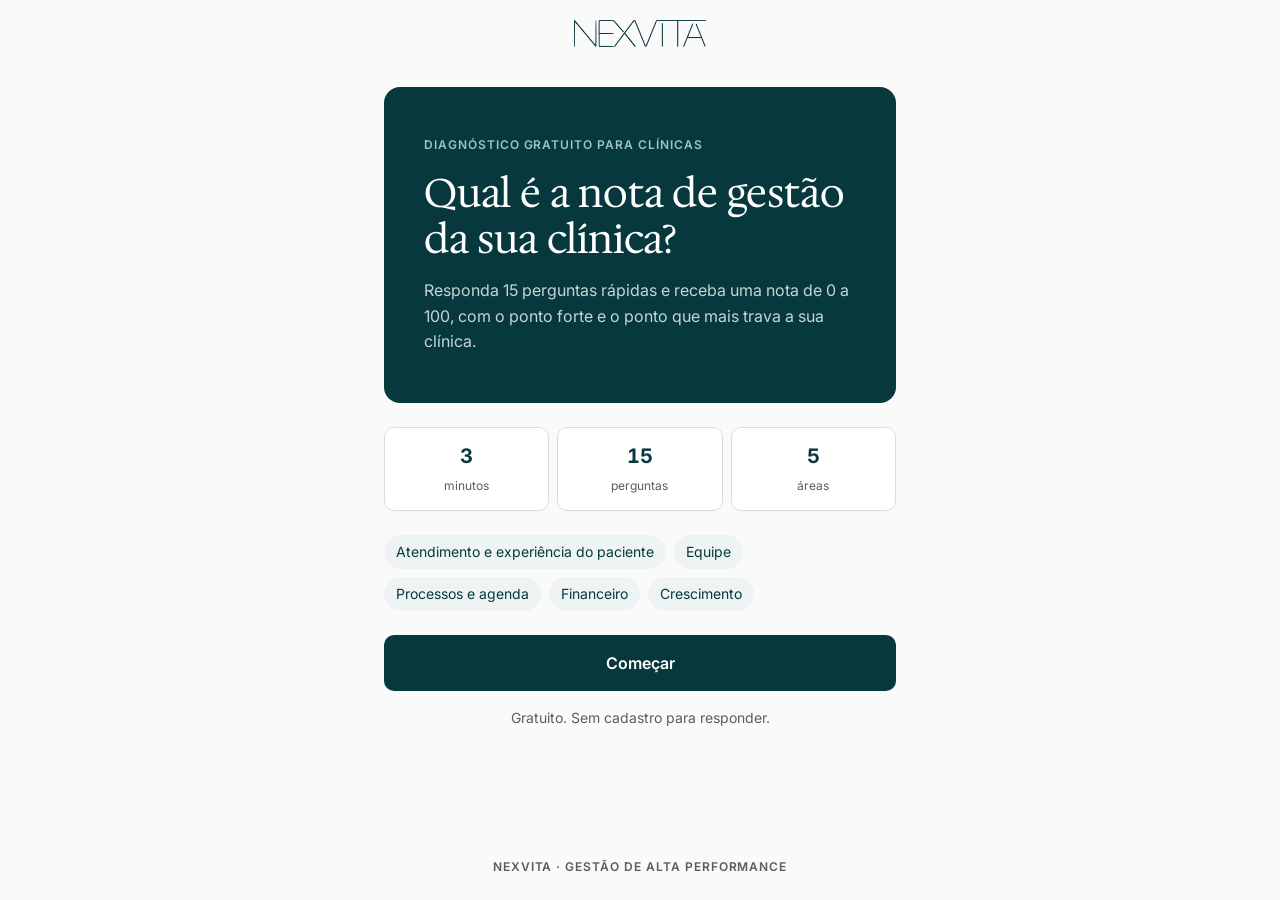
==== index.html @ 354559a2 "Diagnóstico de Gestão NexVita v1" ====
<!doctype html>
<html lang="pt-BR">
<head>
<meta charset="utf-8">
<meta name="viewport" content="width=device-width,initial-scale=1,viewport-fit=cover">
<title>Diagnóstico de Gestão NexVita</title>
<meta name="description" content="Descubra em 3 minutos a nota de gestão da sua clínica.">
<meta name="theme-color" content="#07383D">
<link rel="canonical" href="https://diagnostico.nexvita.com/">
<meta property="og:type" content="website">
<meta property="og:locale" content="pt_BR">
<meta property="og:site_name" content="NexVita">
<meta property="og:title" content="Diagnóstico de Gestão NexVita">
<meta property="og:description" content="Descubra em 3 minutos a nota de gestão da sua clínica.">
<meta property="og:url" content="https://diagnostico.nexvita.com/">
<meta property="og:image" content="https://diagnostico.nexvita.com/og.png">
<meta property="og:image:width" content="1200">
<meta property="og:image:height" content="630">
<meta name="twitter:card" content="summary_large_image">
<link rel="icon" type="image/svg+xml" href="assets/xv.svg">
<link rel="icon" type="image/png" href="assets/icone-512.png">
<link rel="stylesheet" href="tokens.css">
<link rel="stylesheet" href="styles.css">
</head>
<body>
<header class="top"><img src="assets/nexvita-petroleo.png" alt="NexVita" class="logo"></header>
<main id="app" class="wrap" tabindex="-1"></main>
<footer class="foot">NexVita · Gestão de Alta Performance</footer>
<script src="config.js"></script>
<script src="app.js"></script>
</body>
</html>
---- tokens.css ----
/* NexVita — tokens de design v1.0 (fonte da verdade: nexvita-identidade-visual.md) */
@import url("https://fonts.googleapis.com/css2?family=Hedvig+Letters+Serif:opsz@12..24&family=Inter:wght@400;500;600;700&display=swap");
:root {
  /* Paleta base */
  --nv-petroleo: #07383D;
  --nv-petroleo-profundo: #04292D;
  --nv-petroleo-medio: #165559;
  --nv-aqua: #9FC3C4;
  --nv-aqua-claro: #C4D6D7;
  --nv-nevoa: #EEF3F3;
  --nv-papel: #FAFAFA;
  --nv-branco: #FFFFFF;
  --nv-tinta: #141414;
  --nv-cinza: #5C5C5C;
  --nv-linha: #DBDBDB;
  --nv-sucesso: #1F7A4D;
  --nv-sucesso-bg: #E4F3EA;
  --nv-alerta: #8A5A00;
  --nv-alerta-bg: #FBF0D9;
  --nv-erro: #B42318;
  --nv-erro-bg: #FDE8E6;
  --nv-info: #165559;
  --nv-info-bg: #E3EEEF;
  --font-sans: "Inter", system-ui, -apple-system, "Segoe UI", Roboto, sans-serif;
  --font-serif: "Hedvig Letters Serif", Georgia, "Times New Roman", serif;
  --font-num: "Inter", system-ui, sans-serif; /* números: font-variant-numeric: tabular-nums lining-nums */
  --fs-12: 12px; --fs-14: 14px; --fs-16: 16px; --fs-18: 18px; --fs-20: 20px; --fs-24: 24px; --fs-32: 32px; --fs-40: 40px; --fs-56: 56px;
  --space-1: 4px; --space-2: 8px; --space-3: 12px; --space-4: 16px; --space-5: 20px; --space-6: 24px; --space-8: 32px; --space-10: 40px; --space-12: 48px; --space-16: 64px; --space-20: 80px;
  --radius-sm: 6px; --radius-md: 10px; --radius-lg: 16px; --radius-pill: 999px;
  --shadow-1: 0 1px 2px rgba(7,56,61,.06), 0 1px 3px rgba(7,56,61,.08);
  --shadow-2: 0 4px 12px rgba(7,56,61,.08), 0 2px 4px rgba(7,56,61,.06);
  --shadow-3: 0 16px 40px rgba(7,56,61,.14);
  --container-max: 1280px; --container-form: 760px; --sidebar-w: 248px;
  --dur-fast: 120ms; --dur: 200ms; --ease: cubic-bezier(.2,.0,.0,1);
  /* Semânticos — tema CLARO (padrão) */
  --c-bg: var(--nv-papel);
  --c-surface: var(--nv-branco);
  --c-surface-2: var(--nv-nevoa);
  --c-border: var(--nv-linha);
  --c-text: var(--nv-tinta);
  --c-text-2: var(--nv-cinza);
  --c-primary: var(--nv-petroleo);
  --c-primary-hover: var(--nv-petroleo-profundo);
  --c-on-primary: #FFFFFF;
  --c-accent: var(--nv-petroleo-medio);
  --c-accent-soft: var(--nv-aqua-claro);
  --c-focus: var(--nv-petroleo-medio);
  --c-success: var(--nv-sucesso);
  --c-success-bg: var(--nv-sucesso-bg);
  --c-warning: var(--nv-alerta);
  --c-warning-bg: var(--nv-alerta-bg);
  --c-danger: var(--nv-erro);
  --c-danger-bg: var(--nv-erro-bg);
  color-scheme: light;
}
/* Tema ESCURO — opcional, somente em aplicativos */
[data-theme="dark"] {
  --c-bg: #071C1F;
  --c-surface: #0C292D;
  --c-surface-2: #123539;
  --c-border: #22474B;
  --c-text: #ECF3F3;
  --c-text-2: #A7BEBF;
  --c-primary: #8CCFCB;
  --c-primary-hover: #A9DEDA;
  --c-on-primary: #04292D;
  --c-accent: #8CCFCB;
  --c-accent-soft: #1A4448;
  --c-focus: #8CCFCB;
  --c-success: #6FD3A0;
  --c-success-bg: #0F3527;
  --c-warning: #F2C46D;
  --c-warning-bg: #3A2E12;
  --c-danger: #FF9B8F;
  --c-danger-bg: #3D1A17;
  --shadow-1: 0 1px 2px rgba(0,0,0,.4); --shadow-2: 0 4px 12px rgba(0,0,0,.45); --shadow-3: 0 16px 40px rgba(0,0,0,.55);
  color-scheme: dark;
}
---- styles.css ----
/* Diagnóstico NexVita — usa tokens.css (não alterar cores aqui; use as variáveis) */
*{box-sizing:border-box;margin:0}
html,body{background:var(--c-bg);color:var(--c-text);font:400 16px/1.6 var(--font-sans);-webkit-font-smoothing:antialiased}
body{min-height:100dvh;display:flex;flex-direction:column}
.num{font-family:var(--font-num);font-variant-numeric:tabular-nums lining-nums}
h1,h2,h3{font-family:var(--font-serif);font-weight:400;color:var(--c-primary)}
h1{font-size:32px;line-height:1.15;letter-spacing:-.005em}
h2{font-size:24px;line-height:1.25}
.top{padding:20px 24px 8px;display:flex;justify-content:center}
.logo{width:132px;height:auto}
.wrap{flex:1;width:100%;max-width:560px;margin:0 auto;padding:16px 24px 32px;outline:none}
.foot{text-align:center;font-size:12px;color:var(--c-text-2);padding:16px 24px 24px;letter-spacing:.08em;text-transform:uppercase;font-weight:600}
.over{font-size:12px;font-weight:600;letter-spacing:.08em;text-transform:uppercase;color:var(--c-accent)}
.lead{font-size:18px;color:var(--c-text-2)}
.small{font-size:14px;color:var(--c-text-2)}
.stack>*+*{margin-top:16px}
.btn{display:flex;align-items:center;justify-content:center;gap:8px;width:100%;min-height:56px;padding:0 24px;border:0;border-radius:var(--radius-md);font:600 16px var(--font-sans);cursor:pointer;text-decoration:none;transition:background var(--dur) var(--ease)}
.btn-primary{background:var(--c-primary);color:var(--c-on-primary)}
.btn-primary:hover{background:var(--c-primary-hover)}
.btn-ghost{background:transparent;color:var(--c-primary);border:1px solid var(--c-border)}
.btn-ghost:hover{background:var(--c-surface-2)}
.btn[disabled]{opacity:.5;cursor:not-allowed}
.btn:focus-visible,.opt:focus-visible,input:focus-visible{outline:2px solid var(--c-focus);outline-offset:2px}
.spin{width:18px;height:18px;border:2px solid currentColor;border-right-color:transparent;border-radius:50%;animation:s .8s linear infinite}
@keyframes s{to{transform:rotate(360deg)}}
/* Intro */
.hero{background:var(--c-primary);color:#fff;border-radius:var(--radius-lg);padding:32px 24px;margin-top:8px}
.hero h1{color:#fff}
.hero .over{color:var(--nv-aqua)}
.hero p{color:var(--nv-aqua-claro)}
.facts{display:grid;grid-template-columns:repeat(3,1fr);gap:8px;margin:24px 0}
.fact{background:var(--c-surface);border:1px solid var(--c-border);border-radius:var(--radius-md);padding:12px;text-align:center}
.fact b{display:block;font-size:20px;color:var(--c-primary)}
.fact span{font-size:12px;color:var(--c-text-2)}
.areas-list{list-style:none;padding:0;display:flex;flex-wrap:wrap;gap:8px;margin:0 0 24px}
.areas-list li{font-size:14px;background:var(--c-surface-2);color:var(--c-primary);border-radius:var(--radius-pill);padding:6px 12px}
/* Pergunta */
.prog-row{display:flex;gap:12px;justify-content:space-between;align-items:center;font-size:14px;color:var(--c-text-2);margin-bottom:8px}
.prog-row .num{white-space:nowrap}
.prog{height:6px;background:var(--c-surface-2);border-radius:99px;overflow:hidden}
.prog i{display:block;height:100%;background:var(--c-primary);border-radius:99px;transition:width var(--dur) var(--ease)}
.q h2{margin:8px 0 24px;font-size:26px;line-height:1.25}
.opts{display:grid;gap:12px}
.opt{display:flex;align-items:center;gap:14px;width:100%;min-height:60px;padding:14px 16px;text-align:left;background:var(--c-surface);border:1.5px solid var(--c-border);border-radius:var(--radius-md);font:500 16px/1.4 var(--font-sans);color:var(--c-text);cursor:pointer;transition:all var(--dur-fast) var(--ease)}
.opt:hover{border-color:var(--c-accent-soft);background:var(--c-surface-2)}
.opt .dot{flex:none;width:22px;height:22px;border-radius:50%;border:1.5px solid var(--c-border);display:grid;place-items:center}
.opt[aria-checked=true]{border-color:var(--c-primary);background:var(--nv-info-bg)}
.opt[aria-checked=true] .dot{border-color:var(--c-primary);background:var(--c-primary)}
.opt[aria-checked=true] .dot::after{content:"";width:8px;height:8px;border-radius:50%;background:#fff}
.back{background:none;border:0;color:var(--c-accent);font:600 14px var(--font-sans);padding:8px 0;cursor:pointer;margin-top:20px}
.back[hidden]{display:none}
/* Formulário */
.field{display:block}
.field label{display:block;font-size:14px;font-weight:600;margin-bottom:6px}
.field input{width:100%;min-height:52px;padding:0 14px;border:1px solid var(--c-border);border-radius:var(--radius-md);background:var(--c-surface);font:400 16px var(--font-sans);color:var(--c-text)}
.field .err{display:none;color:var(--c-danger);font-size:14px;margin-top:4px}
.field.invalid input{border-color:var(--c-danger)}
.field.invalid .err{display:block}
.consent{display:flex;gap:10px;align-items:flex-start;font-size:14px;color:var(--c-text-2)}
.consent input{width:20px;height:20px;margin-top:2px;accent-color:var(--nv-petroleo);flex:none}
.consent a{color:var(--c-accent)}
.alert{background:var(--c-danger-bg);color:var(--c-danger);padding:12px 14px;border-radius:var(--radius-md);font-size:14px}
.lock{display:flex;gap:8px;align-items:center;justify-content:center;font-size:12px;color:var(--c-text-2)}
/* Resultado */
.score-card{background:var(--c-surface);border:1px solid var(--c-border);border-radius:var(--radius-lg);padding:28px 24px;text-align:center;box-shadow:var(--shadow-1)}
.ring{position:relative;width:180px;height:180px;margin:16px auto}
.ring svg{transform:rotate(-90deg)}
.ring .val{position:absolute;inset:0;display:grid;place-content:center}
.ring .val b{font-size:52px;font-weight:600;line-height:1;color:var(--c-primary)}
.ring .val span{font-size:14px;color:var(--c-text-2)}
.badge{display:inline-block;padding:6px 14px;border-radius:99px;font-size:14px;font-weight:600}
.lv-0{background:var(--c-danger-bg);color:var(--c-danger)}
.lv-1{background:var(--c-warning-bg);color:var(--c-warning)}
.lv-2{background:var(--nv-info-bg);color:var(--nv-info)}
.lv-3{background:var(--c-success-bg);color:var(--c-success)}
.hl{display:grid;grid-template-columns:1fr 1fr;gap:12px}
.hl div{background:var(--c-surface-2);border-radius:var(--radius-md);padding:14px}
.hl small{display:block;font-size:12px;font-weight:600;letter-spacing:.08em;text-transform:uppercase;color:var(--c-text-2)}
.hl b{display:block;font-weight:600;color:var(--c-primary);font-size:15px;line-height:1.3;margin-top:4px}
.bars{display:grid;gap:20px}
.bar-h{display:flex;justify-content:space-between;align-items:baseline;gap:12px;font-weight:600;font-size:15px}
.bar-h .num{color:var(--c-primary)}
.bar{height:10px;background:var(--c-surface-2);border-radius:99px;margin:8px 0;overflow:hidden}
.bar i{display:block;height:100%;border-radius:99px;background:var(--c-primary)}
.bar i.low{background:var(--nv-erro)}.bar i.mid{background:var(--nv-petroleo-medio)}
.bars p{font-size:14px;color:var(--c-text-2);line-height:1.5}
.cta-box{background:var(--c-primary);color:#fff;border-radius:var(--radius-lg);padding:28px 24px}
.cta-box h2{color:#fff}
.cta-box p{color:var(--nv-aqua-claro)}
.cta-box .btn-primary{background:#fff;color:var(--nv-petroleo)}
.cta-box .btn-primary:hover{background:var(--nv-nevoa)}
.share-row{display:grid;grid-template-columns:1fr 1fr;gap:12px}
.share-prev{width:100%;border-radius:var(--radius-md);border:1px solid var(--c-border);display:block}
.tag-ex{display:inline-block;font-size:12px;font-weight:600;background:var(--c-warning-bg);color:var(--c-warning);padding:2px 8px;border-radius:6px}
@media (min-width:768px){h1{font-size:40px}.hero{padding:48px 40px}.wrap{padding-top:24px}}
@media (prefers-reduced-motion:reduce){*{transition:none!important;animation:none!important}}
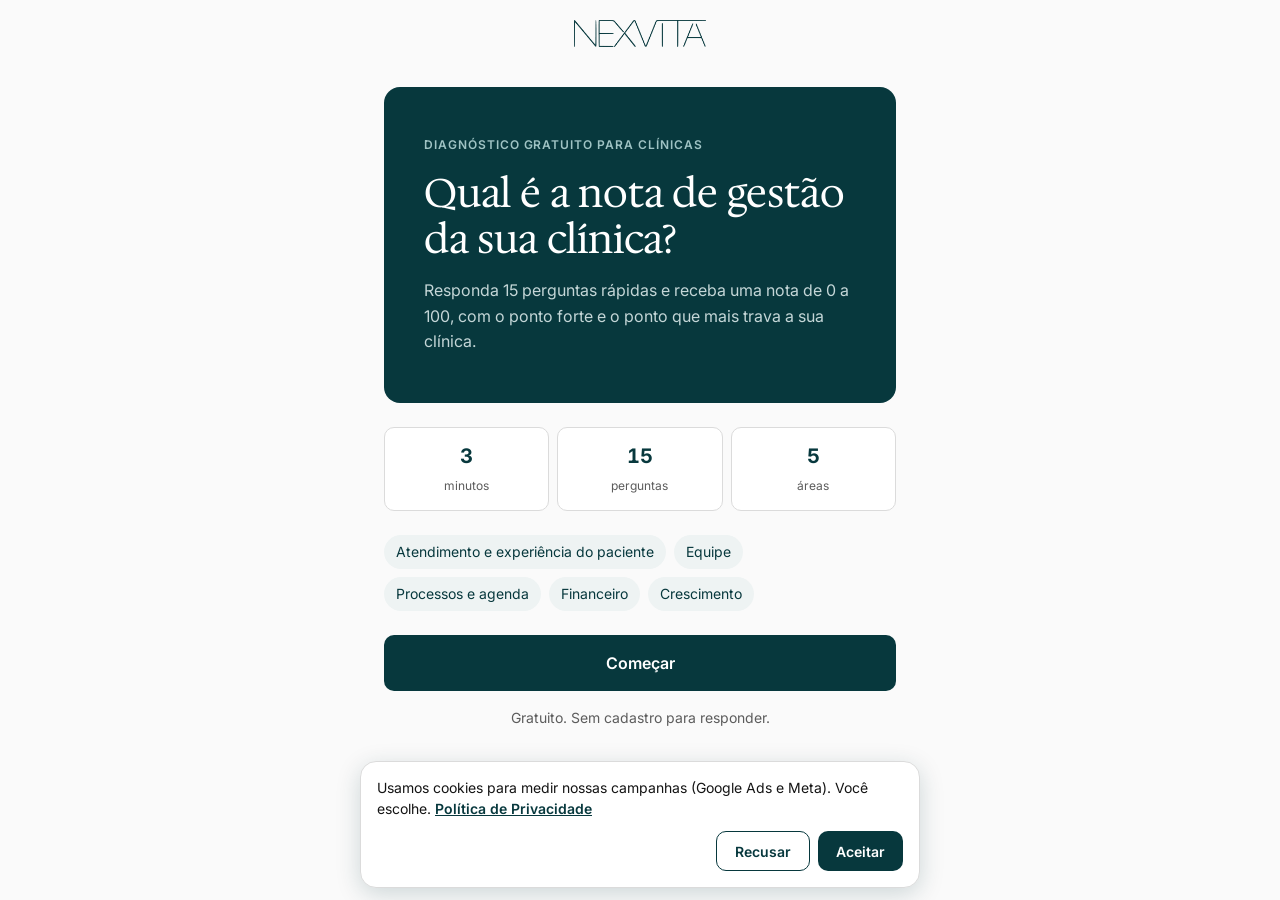
==== commit f021bd2b: "Banner LGPD de cookies + Google Ads (Consent Mode v2) e Meta Pixel após aceite; eventos de lead e co" ====
--- a/index.html
+++ b/index.html
@@ -27,6 +27,7 @@
 <main id="app" class="wrap" tabindex="-1"></main>
 <footer class="foot">NexVita · Gestão de Alta Performance</footer>
 <script src="config.js"></script>
+<script src="consent.js"></script>
 <script src="app.js"></script>
 </body>
 </html>
--- a/styles.css
+++ b/styles.css
@@ -94,3 +94,12 @@
 .tag-ex{display:inline-block;font-size:12px;font-weight:600;background:var(--c-warning-bg);color:var(--c-warning);padding:2px 8px;border-radius:6px}
 @media (min-width:768px){h1{font-size:40px}.hero{padding:48px 40px}.wrap{padding-top:24px}}
 @media (prefers-reduced-motion:reduce){*{transition:none!important;animation:none!important}}
+
+/* Banner de cookies (LGPD) */
+#cookie-banner{position:fixed;left:12px;right:12px;bottom:12px;z-index:50;max-width:560px;margin:0 auto;background:#fff;color:#141414;border:1px solid #DBDBDB;border-radius:16px;box-shadow:0 6px 24px rgba(7,56,61,.18);padding:16px;font-family:"Inter",system-ui,sans-serif;font-size:14px;line-height:1.45}
+#cookie-banner p{margin:0 0 12px}
+#cookie-banner a{color:#07383D;font-weight:600}
+#cookie-banner .cb-btns{display:flex;gap:8px;justify-content:flex-end}
+#cookie-banner .btn{width:auto;min-height:40px;padding:8px 18px;font-size:14px}
+#cookie-banner .cb-ok{background:#07383D;color:#fff;border:0}
+#cookie-banner .cb-no{background:#fff;color:#07383D;border:1px solid #07383D}
